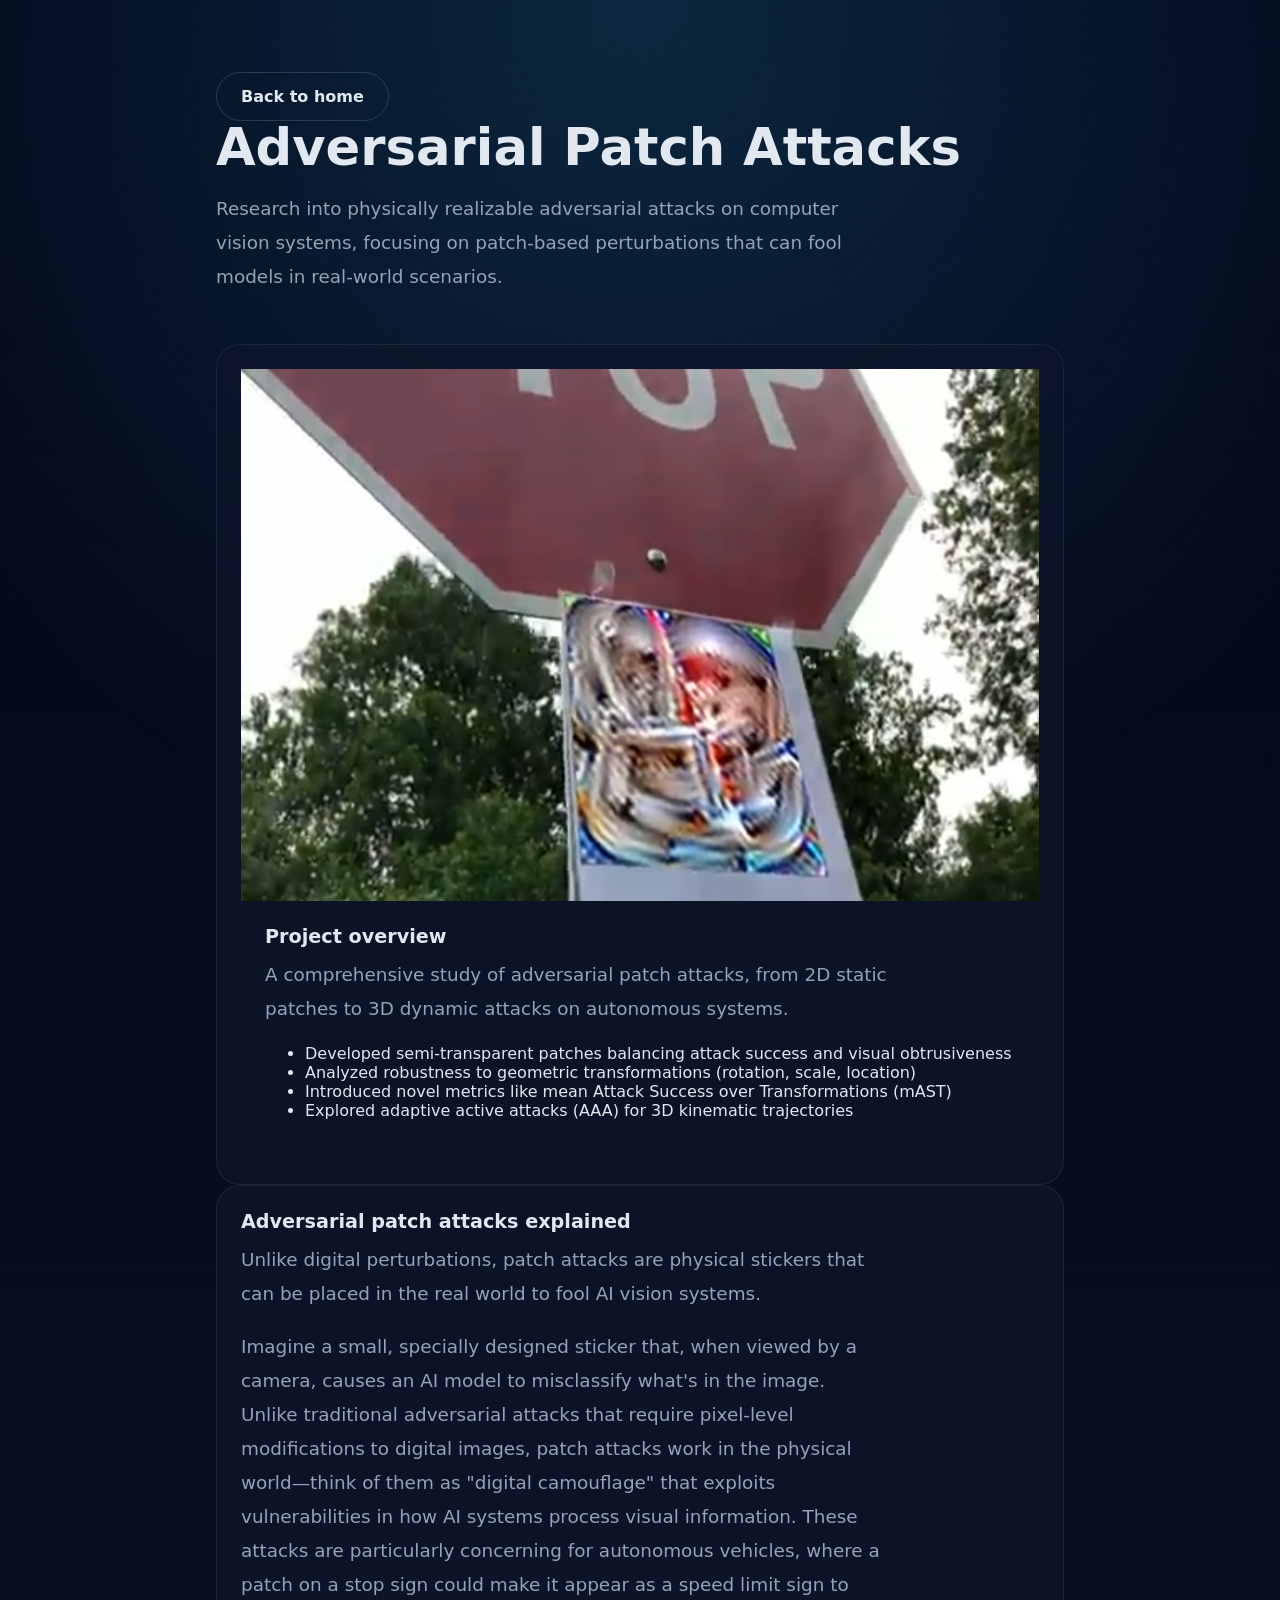
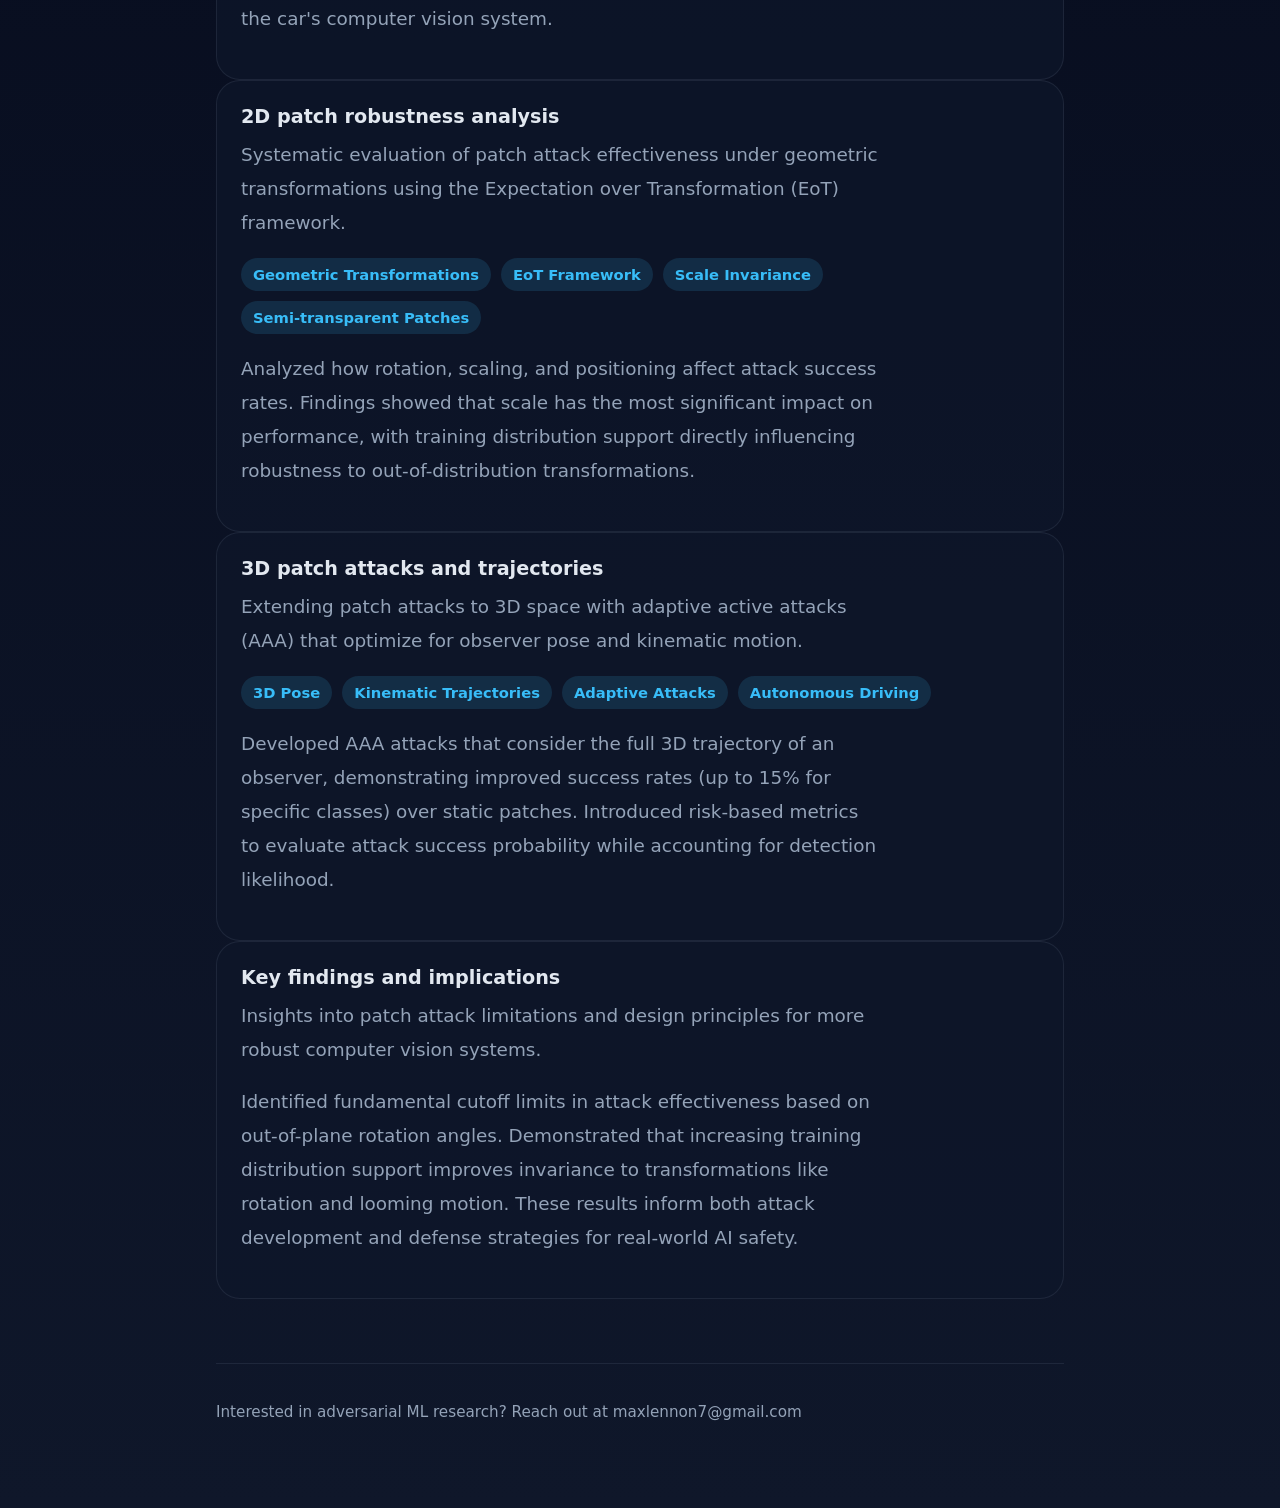
==== adversarial-patches.html @ 7ec9a284 "Sub-page additions" ====
<!DOCTYPE html>
<html lang="en">
<head>
  <meta charset="UTF-8" />
  <meta name="viewport" content="width=device-width, initial-scale=1.0" />
  <title>Adversarial Patch Attacks | Max Lennon</title>
  <link rel="stylesheet" href="style.css" />
</head>
<body>
  <div class="container">
    <main class="hero">
      <div>
        <a class="button button-secondary" href="index.html">Back to home</a>
        <h1>Adversarial Patch Attacks</h1>
        <p>
          Research into physically realizable adversarial attacks on computer vision systems, focusing on patch-based perturbations that can fool models in real-world scenarios.
        </p>
      </div>

      <section class="project-overview">
        <article class="card">
          <img class="project-image" src="images\stopsign_patch_3.2.png" alt="Example of an adversarial patch on a stop sign" />
          <div class="project-details">
            <h2>Project overview</h2>
            <p class="tagline">A comprehensive study of adversarial patch attacks, from 2D static patches to 3D dynamic attacks on autonomous systems.</p>
            <ul>
              <li>Developed semi-transparent patches balancing attack success and visual obtrusiveness</li>
              <li>Analyzed robustness to geometric transformations (rotation, scale, location)</li>
              <li>Introduced novel metrics like mean Attack Success over Transformations (mAST)</li>
              <li>Explored adaptive active attacks (AAA) for 3D kinematic trajectories</li>
            </ul>
          </div>
        </article>

        <article class="card">
          <h2>Adversarial patch attacks explained</h2>
          <p class="tagline">Unlike digital perturbations, patch attacks are physical stickers that can be placed in the real world to fool AI vision systems.</p>
          <p>Imagine a small, specially designed sticker that, when viewed by a camera, causes an AI model to misclassify what's in the image. Unlike traditional adversarial attacks that require pixel-level modifications to digital images, patch attacks work in the physical world—think of them as "digital camouflage" that exploits vulnerabilities in how AI systems process visual information. These attacks are particularly concerning for autonomous vehicles, where a patch on a stop sign could make it appear as a speed limit sign to the car's computer vision system.</p>
        </article>

        <article class="card">
          <h2>2D patch robustness analysis</h2>
          <p class="tagline">Systematic evaluation of patch attack effectiveness under geometric transformations using the Expectation over Transformation (EoT) framework.</p>
          <div class="keywords">
            <span class="keyword-chip">Geometric Transformations</span>
            <span class="keyword-chip">EoT Framework</span>
            <span class="keyword-chip">Scale Invariance</span>
            <span class="keyword-chip">Semi-transparent Patches</span>
          </div>
          <p>Analyzed how rotation, scaling, and positioning affect attack success rates. Findings showed that scale has the most significant impact on performance, with training distribution support directly influencing robustness to out-of-distribution transformations.</p>
        </article>

        <article class="card">
          <h2>3D patch attacks and trajectories</h2>
          <p class="tagline">Extending patch attacks to 3D space with adaptive active attacks (AAA) that optimize for observer pose and kinematic motion.</p>
          <div class="keywords">
            <span class="keyword-chip">3D Pose</span>
            <span class="keyword-chip">Kinematic Trajectories</span>
            <span class="keyword-chip">Adaptive Attacks</span>
            <span class="keyword-chip">Autonomous Driving</span>
          </div>
          <p>Developed AAA attacks that consider the full 3D trajectory of an observer, demonstrating improved success rates (up to 15% for specific classes) over static patches. Introduced risk-based metrics to evaluate attack success probability while accounting for detection likelihood.</p>
        </article>

        <article class="card">
          <h2>Key findings and implications</h2>
          <p class="tagline">Insights into patch attack limitations and design principles for more robust computer vision systems.</p>
          <p>Identified fundamental cutoff limits in attack effectiveness based on out-of-plane rotation angles. Demonstrated that increasing training distribution support improves invariance to transformations like rotation and looming motion. These results inform both attack development and defense strategies for real-world AI safety.</p>
        </article>
      </section>
    </main>

    <footer>
      <p>Interested in adversarial ML research? Reach out at maxlennon7@gmail.com</p>
    </footer>
  </div>
</body>
</html>
---- style.css ----
/* Basic landing page stylesheet */
:root {
  --bg: #0f172a;
  --surface: #1e293b;
  --text: #e2e8f0;
  --accent: #38bdf8;
  --muted: #94a3b8;
}

* {
  box-sizing: border-box;
}

body {
  margin: 0;
  min-height: 100vh;
  font-family: Inter, system-ui, -apple-system, BlinkMacSystemFont, "Segoe UI", sans-serif;
  background: radial-gradient(circle at top, rgba(56, 189, 248, 0.18), transparent 28%),
    linear-gradient(180deg, #020617 0%, #0f172a 100%);
  color: var(--text);
}

.container {
  max-width: 70vw;
  margin: 0 auto;
  padding: 72px 24px;
}

.hero {
  display: grid;
  gap: 32px;
  align-items: center;
  min-height: calc(100vh - 144px);
}

.hero h1 {
  font-size: clamp(2.75rem, 4vw, 5rem);
  margin: 0;
  line-height: 1.02;
}

.hero p {
  max-width: 50vw;
  font-size: 1.15rem;
  line-height: 1.85;
  color: var(--muted);
}

.cta-group {
  display: inline-flex;
  gap: 16px;
  flex-wrap: wrap;
}

.button {
  display: inline-flex;
  align-items: center;
  justify-content: center;
  padding: 14px 24px;
  border-radius: 999px;
  border: 1px solid transparent;
  font-weight: 600;
  text-decoration: none;
  transition: transform 0.18s ease, box-shadow 0.18s ease, background-color 0.18s ease;
}

.button-primary {
  background: var(--accent);
  color: #0f172a;
}

.button-secondary {
  color: var(--text);
  border-color: rgba(226, 232, 240, 0.16);
}

.button:hover {
  transform: translateY(-2px);
  box-shadow: 0 18px 35px rgba(56, 189, 248, 0.16);
}

a {
  text-decoration: none;
  color: inherit;
}

.projects {
  display: grid;
  gap: 24px;
  margin-top: 56px;
  grid-template-columns: repeat(auto-fit, minmax(400px, 0.75fr));
}

.card {
  background: rgba(15, 23, 42, 0.72);
  border: 1px solid rgba(148, 163, 184, 0.12);
  border-radius: 24px;
  overflow: hidden;
}

.card:not(.project-card) {
  padding: 24px;
}

.project-card {
  display: grid;
  grid-template-rows: auto 1fr;
}

.project-card:hover {
  transform: translateY(-2px);
  box-shadow: 0 18px 35px rgba(56, 189, 248, 0.16);
}

.project-image {
  width: 100%;
  display: block;
  object-fit: cover;
  aspect-ratio: 3 / 2;
}

.project-details {
  padding: 24px;
  display: block;
  flex-direction: column;
}

.card h2 {
  margin: 0 0 10px;
  font-size: 1.2rem;
}

.tagline {
  margin: 0 0 18px;
  color: var(--muted);
  line-height: 1.7;
}

.keywords {
  display: flex;
  flex-wrap: wrap;
  gap: 10px;
}

.keyword-chip {
  display: inline-flex;
  align-items: center;
  padding: 8px 12px;
  border-radius: 999px;
  background: rgba(56, 189, 248, 0.14);
  color: var(--accent);
  font-size: 0.92rem;
  font-weight: 600;
}

footer {
  margin-top: 64px;
  padding-top: 24px;
  border-top: 1px solid rgba(148, 163, 184, 0.12);
  color: var(--muted);
  font-size: 0.95rem;
  display: flex;
  flex-wrap: wrap;
  gap: 14px;
  align-items: center;
}

@media (max-width: 720px) {
  .container {
    padding: 42px 18px;
  }

  .hero {
    min-height: auto;
  }
}
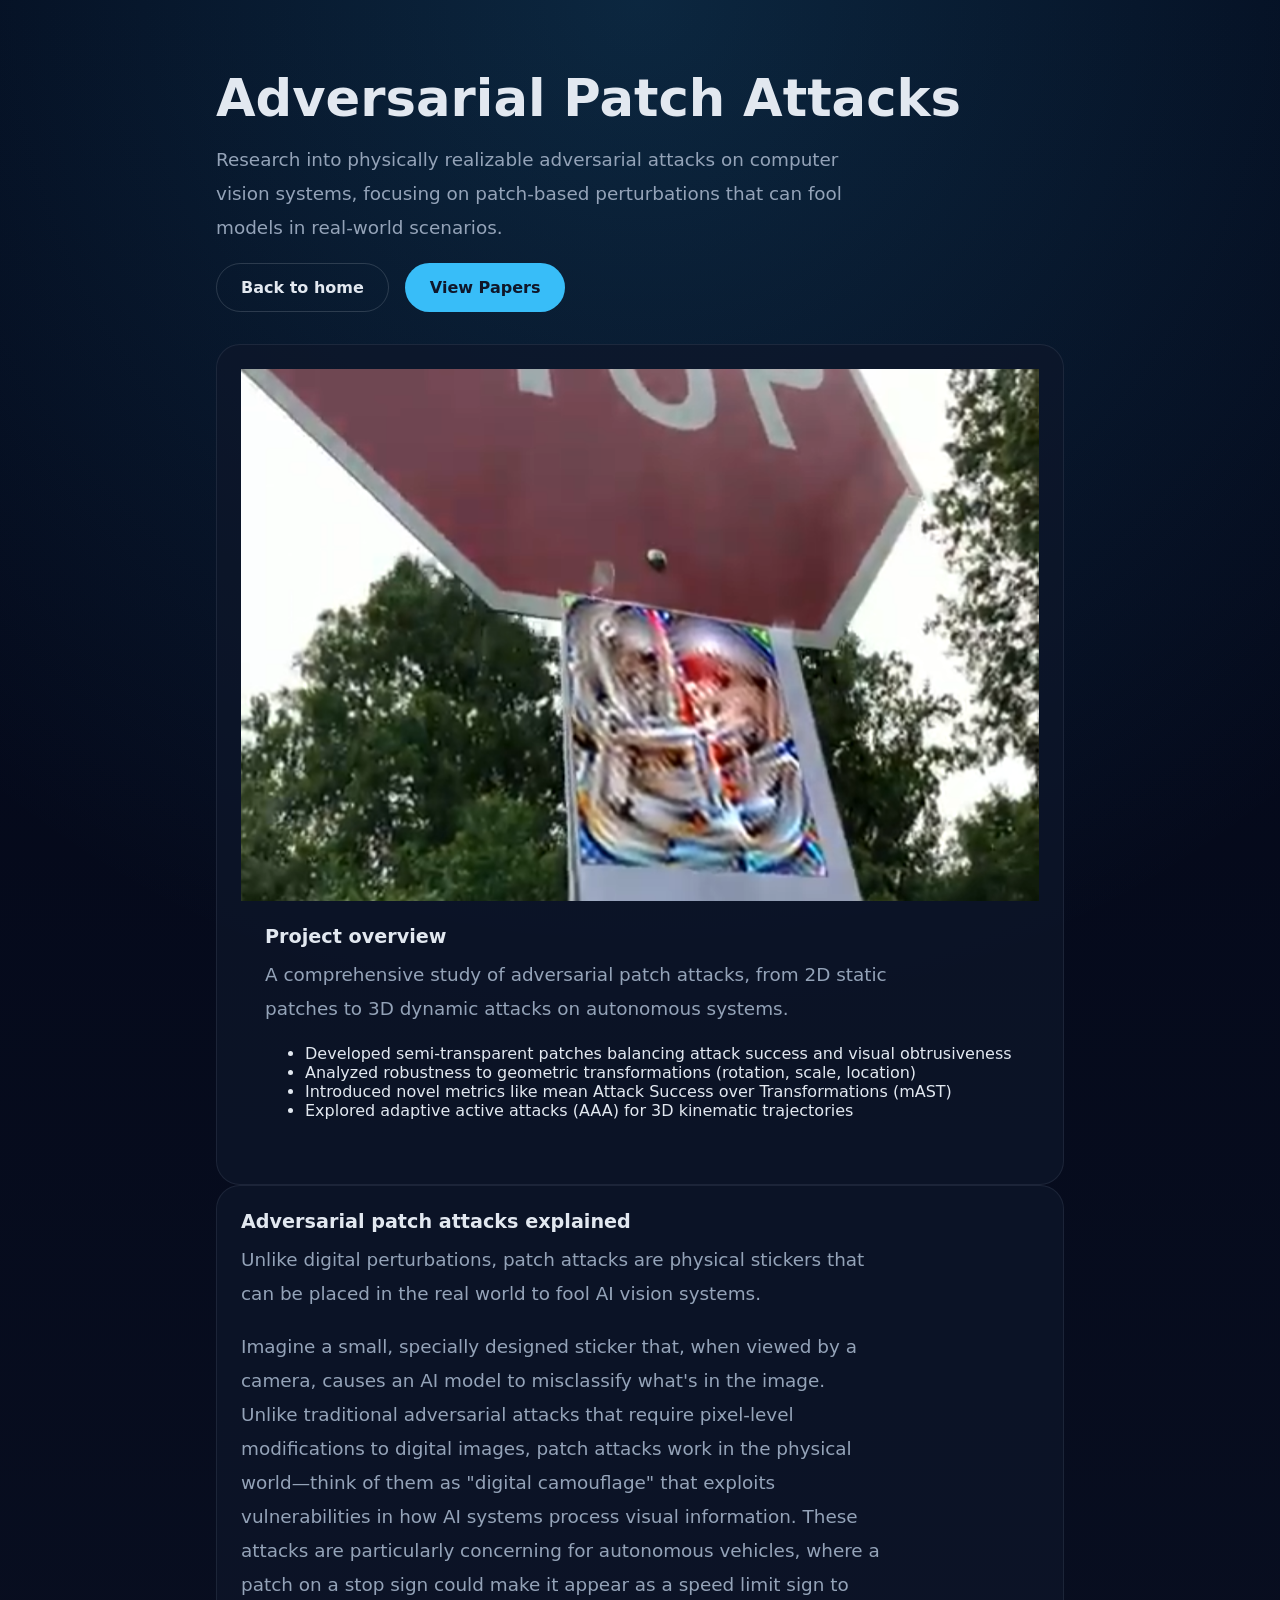
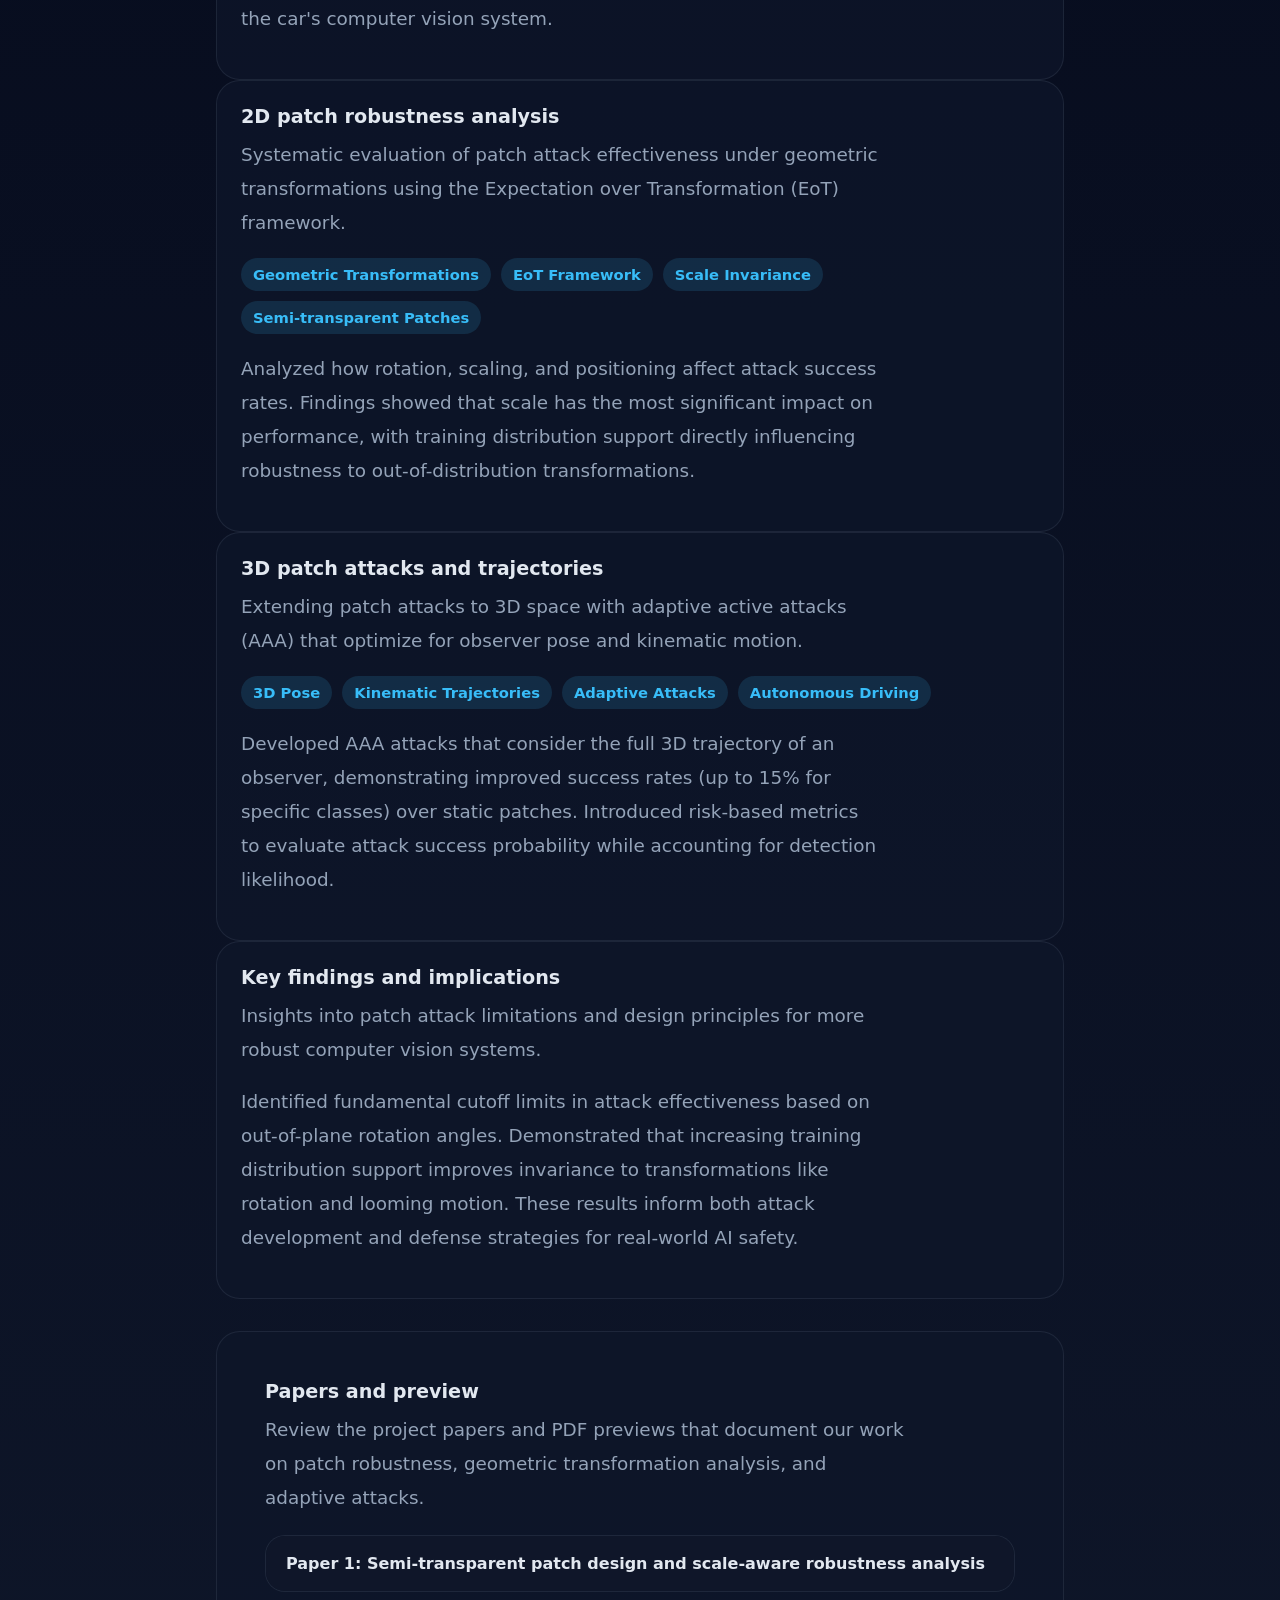
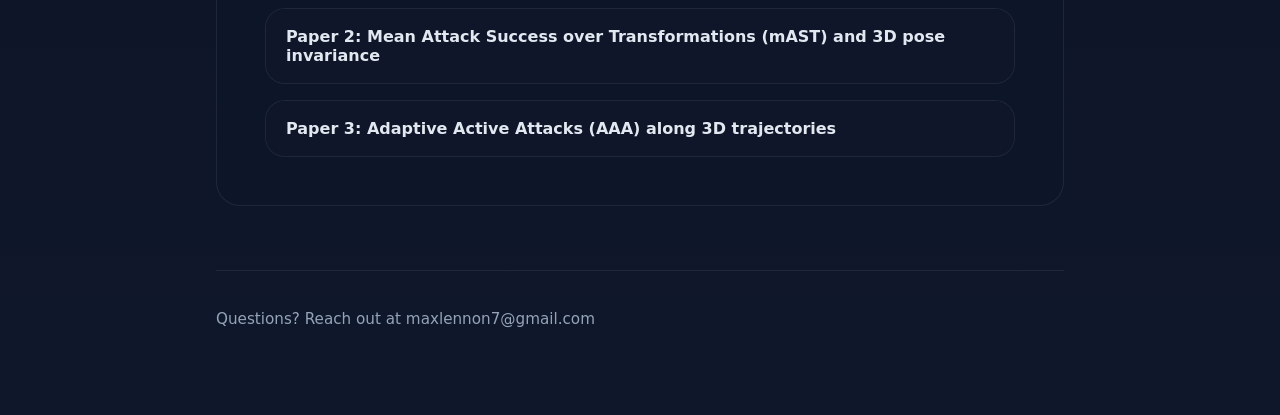
==== commit 5ce88d74: "Button tweaks & PDF integration" ====
--- a/adversarial-patches.html
+++ b/adversarial-patches.html
@@ -10,11 +10,14 @@
   <div class="container">
     <main class="hero">
       <div>
-        <a class="button button-secondary" href="index.html">Back to home</a>
         <h1>Adversarial Patch Attacks</h1>
         <p>
           Research into physically realizable adversarial attacks on computer vision systems, focusing on patch-based perturbations that can fool models in real-world scenarios.
         </p>
+        <div class="cta-group">
+          <a class="button button-secondary" href="index.html">Back to home</a>
+          <a class="button button-primary" href="#papers">View Papers</a>
+        </div>
       </div>
 
       <section class="project-overview">
@@ -68,10 +71,33 @@
           <p>Identified fundamental cutoff limits in attack effectiveness based on out-of-plane rotation angles. Demonstrated that increasing training distribution support improves invariance to transformations like rotation and looming motion. These results inform both attack development and defense strategies for real-world AI safety.</p>
         </article>
       </section>
+
+      <section id="papers" class="project-overview">
+        <article class="card">
+          <div class="project-details">
+            <h2>Papers and preview</h2>
+            <p class="tagline">Review the project papers and PDF previews that document our work on patch robustness, geometric transformation analysis, and adaptive attacks.</p>
+            <div class="pdf-previews">
+              <details class="pdf-preview">
+                <summary>Paper 1: Semi-transparent patch design and scale-aware robustness analysis</summary>
+                <iframe class="pdf-iframe" src="https://arxiv.org/pdf/2005.00656"></iframe>
+              </details>
+              <details class="pdf-preview">
+                <summary>Paper 2: Mean Attack Success over Transformations (mAST) and 3D pose invariance</summary>
+                <iframe class="pdf-iframe" src="https://arxiv.org/pdf/2108.07229"></iframe>
+              </details>
+              <details class="pdf-preview">
+                <summary>Paper 3: Adaptive Active Attacks (AAA) along 3D trajectories</summary>
+                <iframe class="pdf-iframe" src="PDF/WACV23_attack_dynamic.pdf"></iframe>
+              </details>
+            </div>
+          </div>
+        </article>
+      </section>
     </main>
 
     <footer>
-      <p>Interested in adversarial ML research? Reach out at maxlennon7@gmail.com</p>
+      <p>Questions? Reach out at maxlennon7@gmail.com</p>
     </footer>
   </div>
 </body>
--- a/style.css
+++ b/style.css
@@ -52,6 +52,63 @@
   flex-wrap: wrap;
 }
 
+.about {
+  display: grid;
+  gap: 24px;
+  margin-top: 48px;
+}
+
+.about-card {
+  display: grid;
+  grid-template-columns: minmax(180px, 240px) 1fr;
+  gap: 24px;
+  align-items: center;
+}
+
+.about-image img {
+  width: 100%;
+  height: 100%;
+  object-fit: cover;
+  border-radius: 24px;
+  min-height: 240px;
+}
+
+.about-image:hover {
+  transform: translateY(-2px);
+  box-shadow: 0 18px 35px rgba(56, 189, 248, 0.16);
+}
+
+.about-content h2 {
+  margin-top: 0;
+}
+
+.about-content p {
+  margin: 0 0 16px;
+  color: var(--muted);
+  line-height: 1.8;
+}
+
+.institution-logos {
+  display: flex;
+  flex-wrap: wrap;
+  gap: 16px;
+}
+
+.institution {
+  display: inline-flex;
+  align-items: center;
+  gap: 12px;
+  padding: 12px 14px;
+  border-radius: 18px;
+  background: rgba(56, 189, 248, 0.08);
+}
+
+.institution img {
+  width: 48px;
+  height: 48px;
+  object-fit: contain;
+}
+
 .button {
   display: inline-flex;
   align-items: center;
@@ -87,7 +144,7 @@
 .projects {
   display: grid;
   gap: 24px;
-  margin-top: 56px;
+  margin-top: 0px;
   grid-template-columns: repeat(auto-fit, minmax(400px, 0.75fr));
 }
 
@@ -153,6 +210,39 @@
   font-weight: 600;
 }
 
+.pdf-previews {
+  display: grid;
+  gap: 16px;
+  margin-top: 20px;
+}
+
+.pdf-preview {
+  border-radius: 20px;
+  background: rgba(15, 23, 42, 0.85);
+  overflow: hidden;
+  border: 1px solid rgba(148, 163, 184, 0.12);
+}
+
+.pdf-preview summary {
+  cursor: pointer;
+  padding: 18px 20px;
+  font-weight: 700;
+  background: rgba(15, 23, 42, 0.95);
+  color: var(--text);
+  list-style: none;
+}
+
+.pdf-preview summary::-webkit-details-marker {
+  display: none;
+}
+
+.pdf-iframe {
+  width: 100%;
+  min-height: 420px;
+  border: none;
+  background: #fff;
+}
+
 footer {
   margin-top: 64px;
   padding-top: 24px;
@@ -165,6 +255,12 @@
   align-items: center;
 }
 
+@media (max-width: 900px) {
+  .about-card {
+    grid-template-columns: 1fr;
+  }
+}
+
 @media (max-width: 720px) {
   .container {
     padding: 42px 18px;
